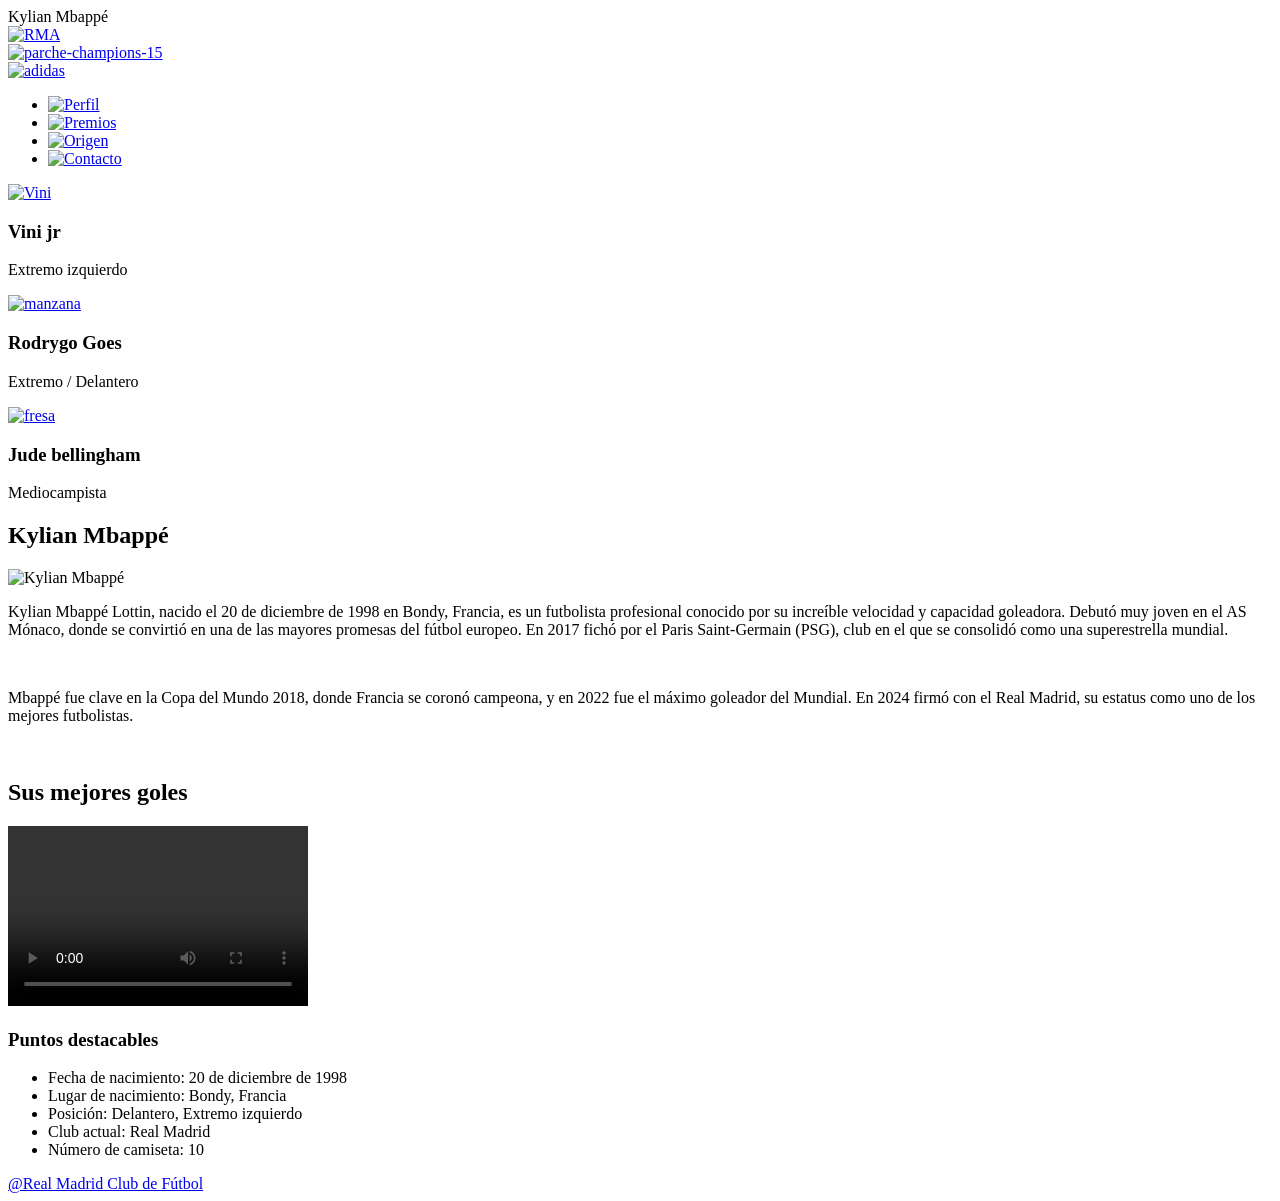
==== index.html @ 2ffc87b8 "Add files via upload" ====
<!DOCTYPE html>
<html lang="es">
<head>
    <meta charset="UTF-8">
    <meta name="viewport" content="width=device-width, initial-scale=1.0">

    <title> Kylian Mbappé</title>
    <link rel="stylesheet" href="css/fondo.css">
    
</head>
<body>
<header>
        <div id="logo">Kylian Mbappé </div>
        <div class="circulo" id="c1">
          <a href="https://www.realmadrid.com/es-ES">
         <img src="imagenes/real madrid.png" alt="RMA">
         </a> 
        </div>

        <div class="circulo" id="c2">
        <a href="https://es.uefa.com/uefachampionsleague/">

          <img src="imagenes/15.jpg" alt="parche-champions-15">
        </a>
        </div>


        <div class="circulo" id="c3">
          <a href="https://www.adidas.es/futbol">

          <img src="imagenes/Adidas.jpg" alt="adidas">
          </a>


        </div>
    </header>

  <nav>
        <ul>
            <li class="boton">
              <a href="paginas/perfil.html">
                <span class="material-symbols-outlined">
    <img src="imagenes/Perfil.png" alt="Perfil" width="30" height="30">
               </span></a> 
            </li>

            <li class="boton">
             <a href="paginas/premios.html"> 
            <span class="material-symbols-outlined">

    <img src="imagenes/Premios.png" alt="Premios" width="30" height="30">
            </span></a>  
            </li>

            <li class="boton">
              <a href="paginas/origen.html">
                <span class="material-symbols-outlined">
              <img src="imagenes/Origen.png" alt="Origen" width="30" height="30">
            </span></a> 
              
            </li>

            <li class="boton">
            <a href="paginas/contacto.html">
                <span class="material-symbols-outlined">
              <img src="imagenes/Contacto.png" alt="Contacto" width="30" height="30">
            </span></a> 
          
            </li>
          
        </ul>
    </nav>
  </nav>

  <!-- Fila de 3 bloques superiores -->
    <section id="tarjetas">
        <div class="tarjeta">
          <a href="paginas/personajes/personaje1.html">
         <img src="imagenes/vini.jpg" alt="Vini"> 
         </a>  
         <h3>Vini jr</h3>
        <p>Extremo izquierdo</p></div>
        
        <div class="tarjeta">
          <a href="paginas/personajes/personaje2.html">
        <img src="imagenes/rodrigo.jpg" alt="manzana" >
        </a>
          <h3>Rodrygo Goes</h3>
          <p>Extremo / Delantero</p> 
        </div>

        <div class="tarjeta">
          <a href="paginas/personajes/personaje3.html">
          <img src="imagenes/jude bellingham.jpg" alt="fresa">
          </a>
          <h3>Jude bellingham</h3>
         <p>Mediocampista</p>

        </div>
    </section>

    <section id="contenido">
        <aside id="izq"></aside>

        <article id="centro">
          <h2>Kylian Mbappé</h2>
          <img src="imagenes/kiki.jpg" alt="Kylian Mbappé"> <p> Kylian Mbappé Lottin, nacido el 20 de diciembre de 1998 en Bondy, Francia, es un futbolista profesional conocido por su increíble velocidad y capacidad goleadora. Debutó muy joven en el AS Mónaco, donde se convirtió en una de las mayores promesas del fútbol europeo. En 2017 fichó por el Paris Saint-Germain (PSG), club en el que se consolidó como una superestrella mundial.</p><br>
          <p>Mbappé fue clave en la Copa del Mundo 2018, donde Francia se coronó campeona, y en 2022 fue el máximo goleador del Mundial. En 2024 firmó con el Real Madrid, su estatus como uno de los mejores futbolistas.</p><br>
        <h2>Sus mejores goles</h2>
          <video src="videos/kylian mbappe.mp4" width="300" height="180" controls></video>

          <h3>Puntos destacables</h3>
<ul>
  <li>Fecha de nacimiento: 20 de diciembre de 1998</li>
  <li>Lugar de nacimiento: Bondy, Francia</li>
  <li>Posición: Delantero, Extremo izquierdo</li>
  <li>Club actual: Real Madrid</li>
  <li>Número de camiseta: 10</li>
  

</ul>


          
    
        </article>

        <aside id="der"></aside>
    </section>
    <!-- Pie de página -->
     <a href=""></a>
    <footer> <a href="https://www.realmadrid.com/es-ES">@Real Madrid Club de Fútbol </a></footer>

</body>
</html>
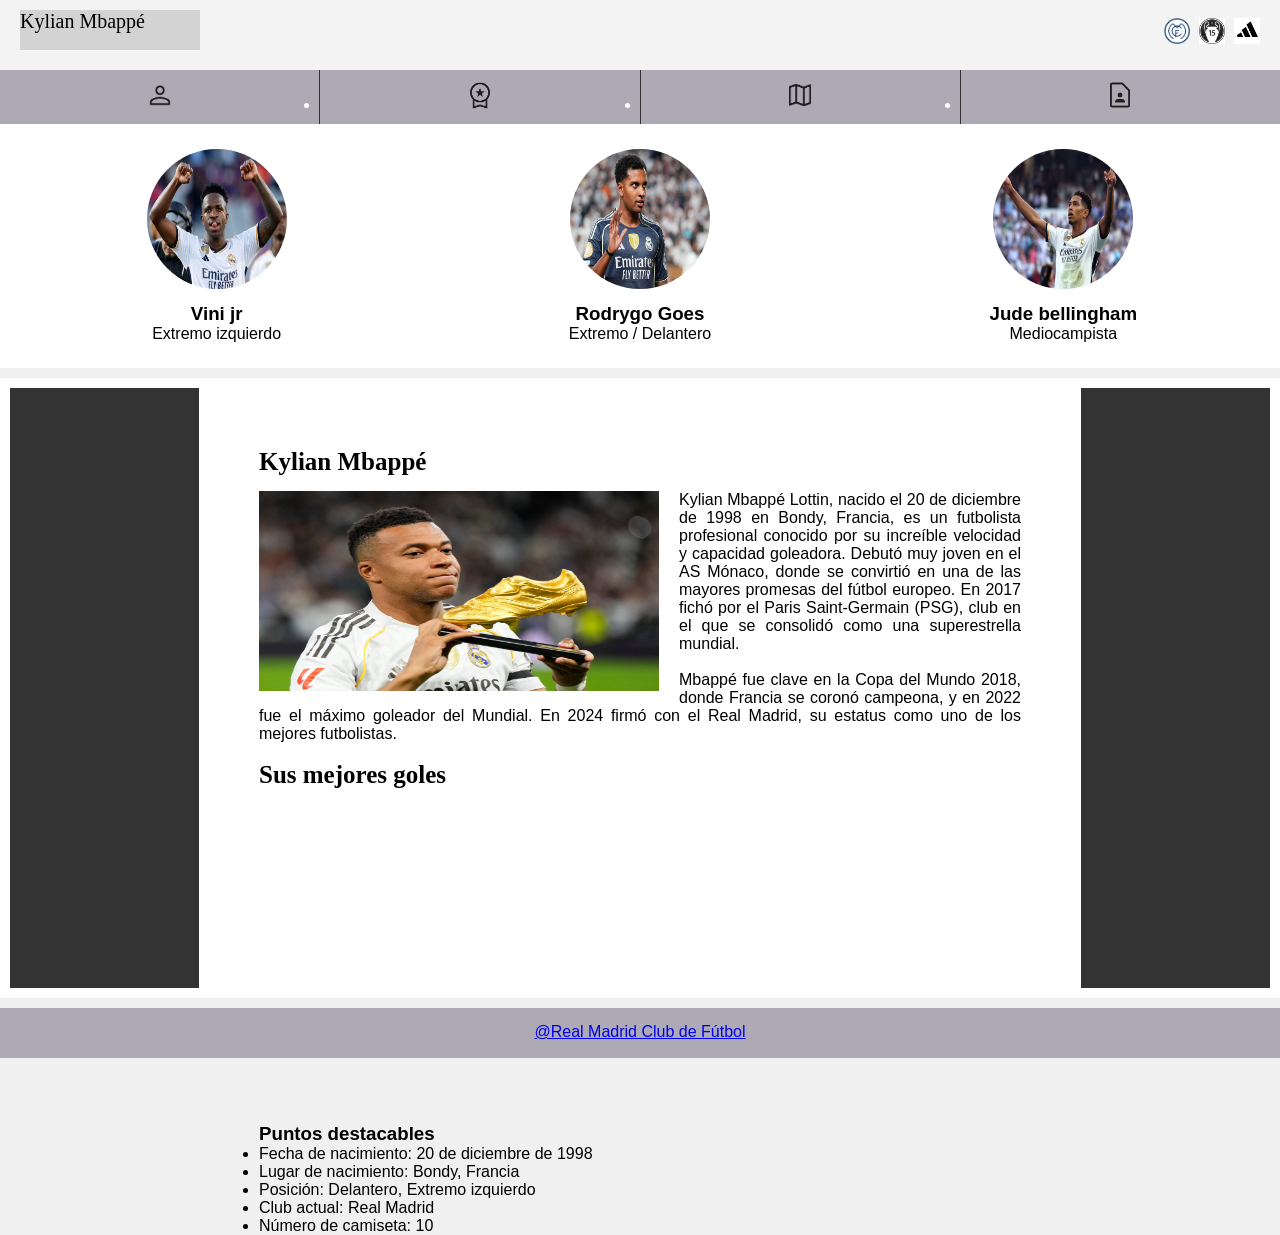
==== commit b953463c: "Fix HTML formatting and add YouTube video" ====
--- a/index.html
+++ b/index.html
@@ -107,7 +107,7 @@
           <img src="imagenes/kiki.jpg" alt="Kylian Mbappé"> <p> Kylian Mbappé Lottin, nacido el 20 de diciembre de 1998 en Bondy, Francia, es un futbolista profesional conocido por su increíble velocidad y capacidad goleadora. Debutó muy joven en el AS Mónaco, donde se convirtió en una de las mayores promesas del fútbol europeo. En 2017 fichó por el Paris Saint-Germain (PSG), club en el que se consolidó como una superestrella mundial.</p><br>
           <p>Mbappé fue clave en la Copa del Mundo 2018, donde Francia se coronó campeona, y en 2022 fue el máximo goleador del Mundial. En 2024 firmó con el Real Madrid, su estatus como uno de los mejores futbolistas.</p><br>
         <h2>Sus mejores goles</h2>
-          <video src="videos/kylian mbappe.mp4" width="300" height="180" controls></video>
+          <iframe width="560" height="315" src="https://www.youtube.com/embed/nIYnhftwp3c?si=PrHGuHk4Uf5R2uiU" title="YouTube video player" frameborder="0" allow="accelerometer; autoplay; clipboard-write; encrypted-media; gyroscope; picture-in-picture; web-share" referrerpolicy="strict-origin-when-cross-origin" allowfullscreen></iframe>
 
           <h3>Puntos destacables</h3>
 <ul>
@@ -132,4 +132,5 @@
     <footer> <a href="https://www.realmadrid.com/es-ES">@Real Madrid Club de Fútbol </a></footer>
 
 </body>
-</html>+
+</html>
--- a/css/fondo.css
+++ b/css/fondo.css
@@ -0,0 +1,218 @@
+
+
+       *{
+            margin: 0;
+            padding: 0;
+            box-sizing: border-box;
+        }
+
+        body {
+            background-color: #f0f0f0;
+            font-family: arial, sans-serif;
+        }
+
+header {
+    position: relative;
+    width: 100%;
+    height: 70px;
+    background-color: #f3f3f3;
+    padding: 10px 20px;
+}
+
+
+#logo {
+      font-size: 20px;
+    font-family: cursive;
+}
+
+
+.circulo {
+    position: absolute;
+    top: 18px;
+    width: 26px;
+    height: 26px;
+    border-radius: 50%;
+    background-color: #bfbfbf;
+}
+
+#c1 { right: 90px; }
+
+#c1 img {
+    position: absolute;
+    top: 50%;
+    left: 50%;
+    transform: translate(-50%, -50%);
+    width: 100%;
+    height: 100%;
+  
+}
+
+#c2 { right: 55px; }
+
+
+#c2 img {
+    position: absolute;
+    top: 50%;
+    left: 50%;
+    transform: translate(-50%, -50%);
+    width: 100%;
+    height: 100%;
+}
+
+#c3 { right: 20px; }
+
+#c3 img {
+    position: absolute;
+    top: 50%;
+    left: 50%;
+    transform: translate(-50%, -50%);
+    width: 100%;
+    height: 100%;
+}
+
+nav {
+    width: 100%;
+   background-color: #aaa5b1ee;
+}
+
+nav ul {
+    display: flex;
+    justify-content: space-between;
+}
+
+.boton {
+
+    flex: 1;
+    text-align: center;
+    padding: 10px 0;
+    color: white;
+    border-right: 1px solid #333;
+}
+
+.boton:last-child {
+border-right: none;
+}
+
+#tarjetas {
+display: flex;
+gap : 10px;
+padding: 10px;
+background-color: white;
+}
+
+.tarjeta {
+
+    flex: 1;
+    height: auto;
+    padding: 15px;
+    background-color: #ffffff;
+     text-align: center;
+    width: 30%;
+    
+}
+
+.tarjeta img {
+    width: 140px;
+    height: 140px;
+    border-radius: 50%;
+    margin-bottom: 10px;
+}
+
+header {
+    position: relative;
+    width: 100%;
+    height: 70px;
+    background-color: #f3f3f3;
+    padding: 10px 20px;
+}
+
+
+#logo {
+    width: 180px;
+    height: 40px;
+    background-color: #d3d3d3;
+}
+
+
+.circulo {
+    position: absolute;
+    top: 18px;
+    width: 26px;
+    height: 26px;
+    border-radius: 50%;
+    background-color: #bfbfbf;
+}
+
+
+#c1 { right: 90px; }
+#c2 { right: 55px; }
+#c3 { right: 20px; }
+
+#contenido {
+    display: flex;
+    margin-top: 10px;
+    padding: 10px;
+    background-color: white;
+}
+
+#izq, #der {
+    width: 15%;
+    height: 600px;
+    background-color: #333;
+}
+
+#centro {
+    flex: 1;
+    height: 300px;
+    background-color: #ffffff;
+    margin: 60px;
+     text-align: justify;
+    
+}
+#centro h2 {
+    font-family: cursive;
+    font-size: 30px;
+    margin-bottom: 15px;
+}
+
+#centro img {
+    float: left;
+    width: 400px;
+    height: 200px;
+    margin-right: 20px;
+}
+#centro h2 {
+    font-family: cursive;
+    font-size: 25px;
+    margin-bottom: 15px;
+    clear: left;
+}
+
+#centro video {
+    float: left;
+    width: 400px;
+    height: 200px;
+    margin-right: 20px;
+}
+
+
+footer {
+    background-color: #aaa5b1ee;
+    color: white;
+    margin-top: 10px;
+    height: 50px;
+     text-align: center;
+     padding: 15px;
+}
+
+
+
+.material-symbols-outlined {
+  font-variation-settings:
+  'FILL' 0,
+  'wght' 400,
+  'GRAD' 0,
+  'opsz' 48
+}
+
+     
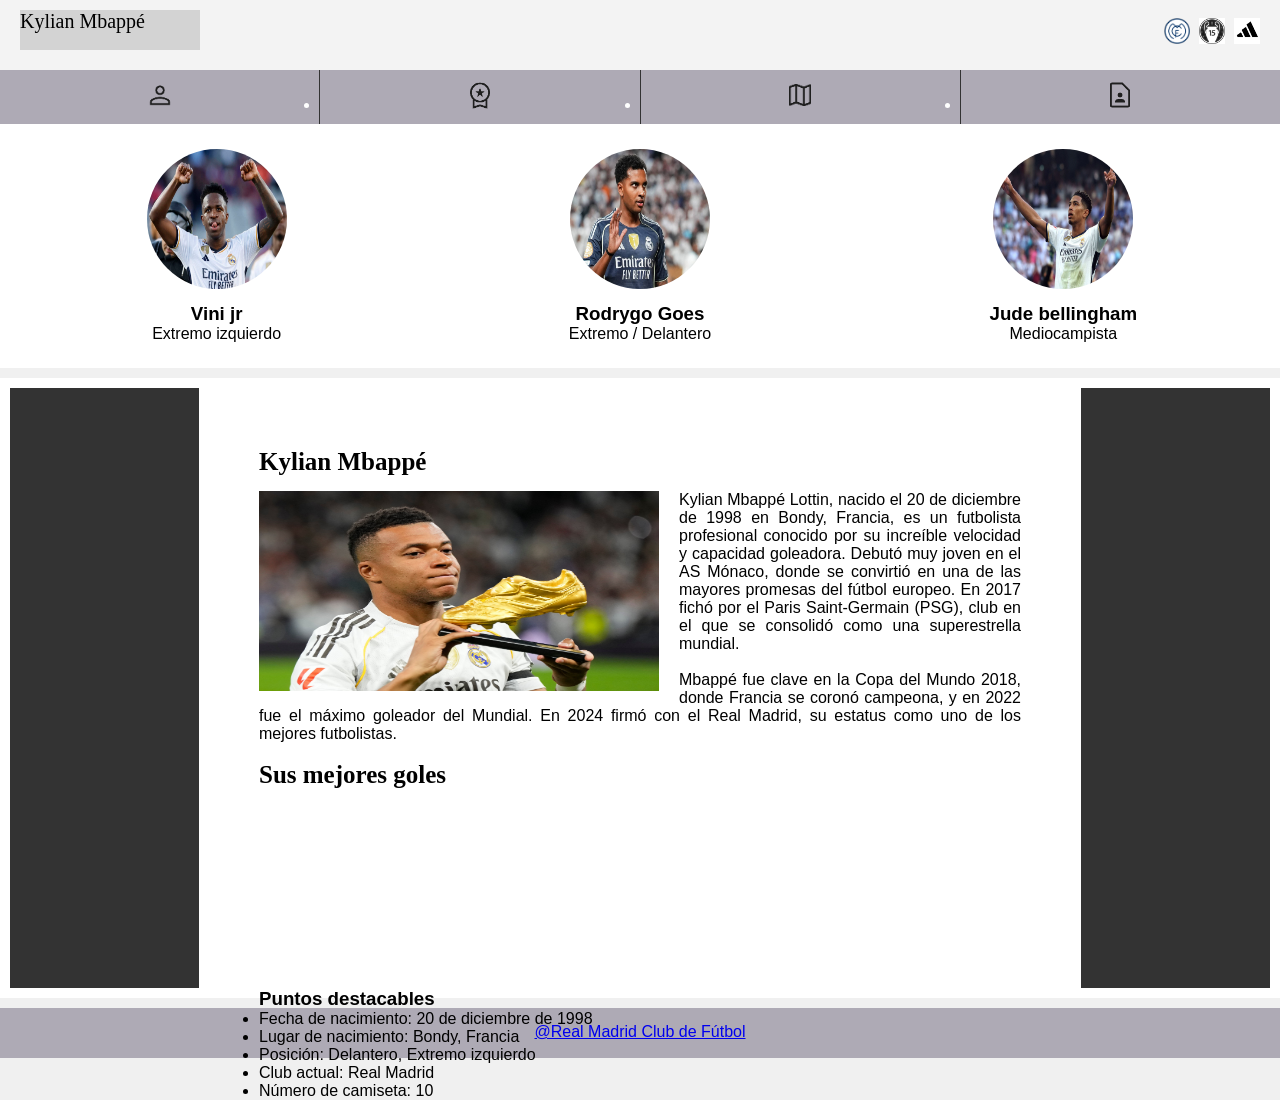
==== commit 281d7d66: "Fix HTML structure and formatting issues" ====
--- a/index.html
+++ b/index.html
@@ -107,8 +107,7 @@
           <img src="imagenes/kiki.jpg" alt="Kylian Mbappé"> <p> Kylian Mbappé Lottin, nacido el 20 de diciembre de 1998 en Bondy, Francia, es un futbolista profesional conocido por su increíble velocidad y capacidad goleadora. Debutó muy joven en el AS Mónaco, donde se convirtió en una de las mayores promesas del fútbol europeo. En 2017 fichó por el Paris Saint-Germain (PSG), club en el que se consolidó como una superestrella mundial.</p><br>
           <p>Mbappé fue clave en la Copa del Mundo 2018, donde Francia se coronó campeona, y en 2022 fue el máximo goleador del Mundial. En 2024 firmó con el Real Madrid, su estatus como uno de los mejores futbolistas.</p><br>
         <h2>Sus mejores goles</h2>
-          <iframe width="560" height="315" src="https://www.youtube.com/embed/nIYnhftwp3c?si=PrHGuHk4Uf5R2uiU" title="YouTube video player" frameborder="0" allow="accelerometer; autoplay; clipboard-write; encrypted-media; gyroscope; picture-in-picture; web-share" referrerpolicy="strict-origin-when-cross-origin" allowfullscreen></iframe>
-
+<iframe width="300" height="180" src="https://www.youtube.com/embed/2MhvVfQU0UE?si=ju46TJtOlA-ksoGC" title="YouTube video player" frameborder="0" allow="accelerometer; autoplay; clipboard-write; encrypted-media; gyroscope; picture-in-picture; web-share" referrerpolicy="strict-origin-when-cross-origin" allowfullscreen></iframe>
           <h3>Puntos destacables</h3>
 <ul>
   <li>Fecha de nacimiento: 20 de diciembre de 1998</li>
@@ -134,3 +133,5 @@
 </body>
 
 </html>
+
+
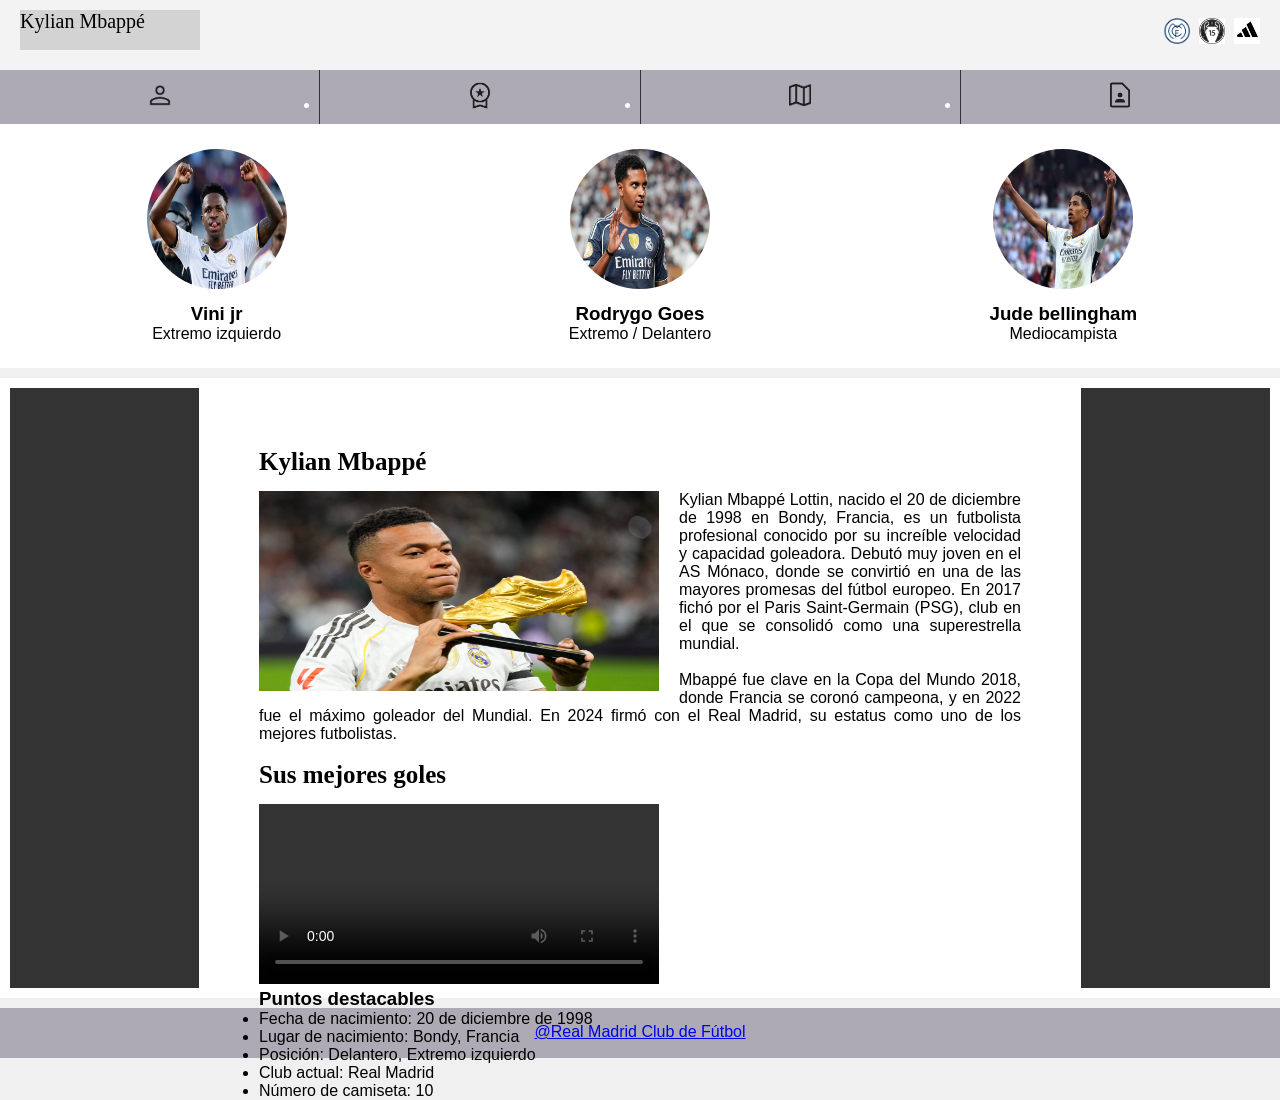
==== commit 413d1c73: "Fix HTML structure and update video source" ====
--- a/index.html
+++ b/index.html
@@ -70,7 +70,6 @@
           
         </ul>
     </nav>
-  </nav>
 
   <!-- Fila de 3 bloques superiores -->
     <section id="tarjetas">
@@ -107,7 +106,8 @@
           <img src="imagenes/kiki.jpg" alt="Kylian Mbappé"> <p> Kylian Mbappé Lottin, nacido el 20 de diciembre de 1998 en Bondy, Francia, es un futbolista profesional conocido por su increíble velocidad y capacidad goleadora. Debutó muy joven en el AS Mónaco, donde se convirtió en una de las mayores promesas del fútbol europeo. En 2017 fichó por el Paris Saint-Germain (PSG), club en el que se consolidó como una superestrella mundial.</p><br>
           <p>Mbappé fue clave en la Copa del Mundo 2018, donde Francia se coronó campeona, y en 2022 fue el máximo goleador del Mundial. En 2024 firmó con el Real Madrid, su estatus como uno de los mejores futbolistas.</p><br>
         <h2>Sus mejores goles</h2>
-<iframe width="300" height="180" src="https://www.youtube.com/embed/2MhvVfQU0UE?si=ju46TJtOlA-ksoGC" title="YouTube video player" frameborder="0" allow="accelerometer; autoplay; clipboard-write; encrypted-media; gyroscope; picture-in-picture; web-share" referrerpolicy="strict-origin-when-cross-origin" allowfullscreen></iframe>
+          <video src="videos/kylian mbappe.mp4" width="400" height="180" controls></video>
+
           <h3>Puntos destacables</h3>
 <ul>
   <li>Fecha de nacimiento: 20 de diciembre de 1998</li>
@@ -127,11 +127,7 @@
         <aside id="der"></aside>
     </section>
     <!-- Pie de página -->
-     <a href=""></a>
-    <footer> <a href="https://www.realmadrid.com/es-ES">@Real Madrid Club de Fútbol </a></footer>
+    <footer><a href="https://www.realmadrid.com/es-ES">@Real Madrid Club de Fútbol</a></footer>
 
 </body>
-
 </html>
-
-
--- a/css/fondo.css
+++ b/css/fondo.css
@@ -188,7 +188,7 @@
     clear: left;
 }
 
-#centro video {
+#centro iframe {
     float: left;
     width: 400px;
     height: 200px;
@@ -215,4 +215,5 @@
   'opsz' 48
 }
 
-     +
+     
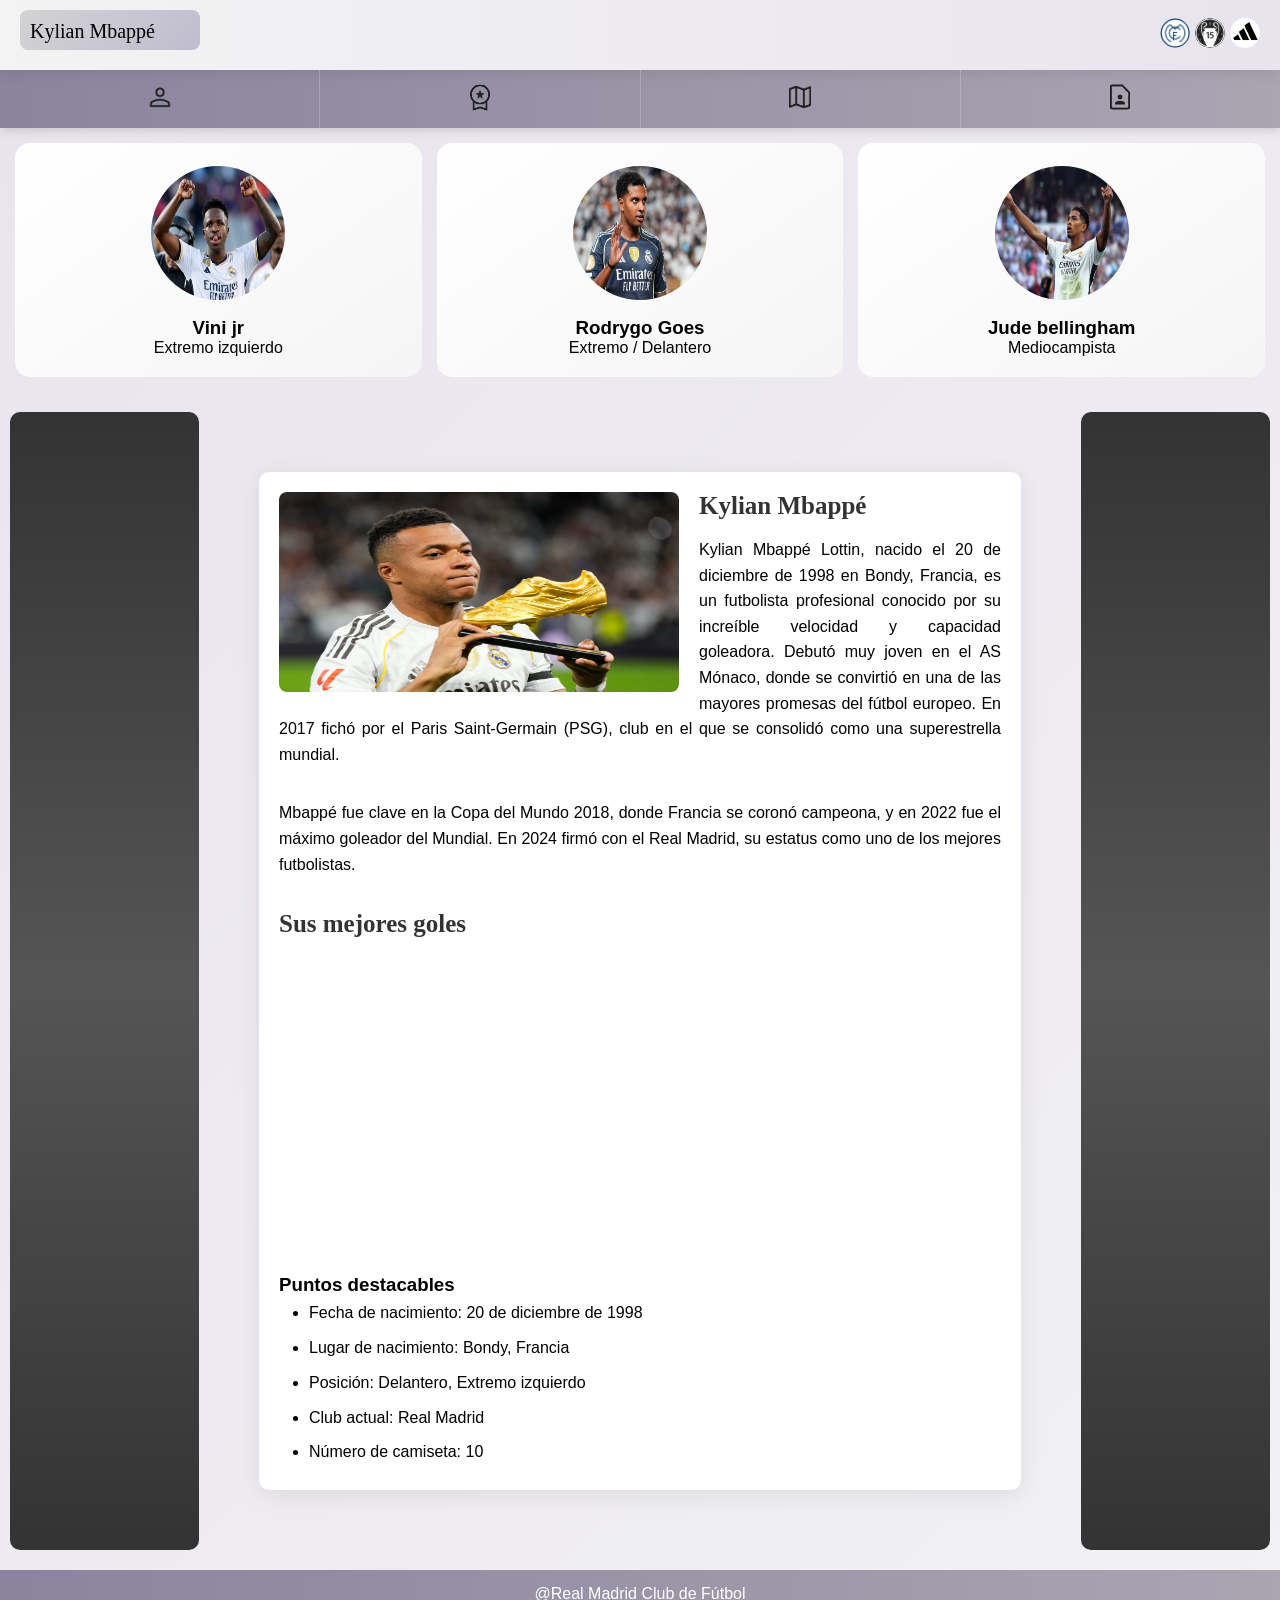
==== commit afe1a6ad: "Fix HTML encoding issues in index.html" ====
--- a/index.html
+++ b/index.html
@@ -106,7 +106,7 @@
           <img src="imagenes/kiki.jpg" alt="Kylian Mbappé"> <p> Kylian Mbappé Lottin, nacido el 20 de diciembre de 1998 en Bondy, Francia, es un futbolista profesional conocido por su increíble velocidad y capacidad goleadora. Debutó muy joven en el AS Mónaco, donde se convirtió en una de las mayores promesas del fútbol europeo. En 2017 fichó por el Paris Saint-Germain (PSG), club en el que se consolidó como una superestrella mundial.</p><br>
           <p>Mbappé fue clave en la Copa del Mundo 2018, donde Francia se coronó campeona, y en 2022 fue el máximo goleador del Mundial. En 2024 firmó con el Real Madrid, su estatus como uno de los mejores futbolistas.</p><br>
         <h2>Sus mejores goles</h2>
-          <video src="videos/kylian mbappe.mp4" width="400" height="180" controls></video>
+          <iframe width="560" height="315" src="https://www.youtube.com/embed/6VC5VHn5EQM?si=pbBSWud-ODWyvjEx" title="YouTube video player" frameborder="0" allow="accelerometer; autoplay; clipboard-write; encrypted-media; gyroscope; picture-in-picture; web-share" referrerpolicy="strict-origin-when-cross-origin" allowfullscreen></iframe>
 
           <h3>Puntos destacables</h3>
 <ul>
--- a/css/fondo.css
+++ b/css/fondo.css
@@ -1,114 +1,186 @@
 
 
-       *{
-            margin: 0;
-            padding: 0;
-            box-sizing: border-box;
-        }
-
-        body {
-            background-color: #f0f0f0;
-            font-family: arial, sans-serif;
-        }
+@keyframes latido {
+    0%, 100% { transform: scale(1); }
+    50% { transform: scale(1.03); }
+}
+
+@keyframes brillo {
+    0% { background-position: -200% center; }
+    100% { background-position: 200% center; }
+}
+
+@keyframes aparecer {
+    from { opacity: 0; transform: translateY(30px); }
+    to { opacity: 1; transform: translateY(0); }
+}
+
+@keyframes moverFondo {
+    0% { background-position: 0% 50%; }
+    50% { background-position: 100% 50%; }
+    100% { background-position: 0% 50%; }
+}
+
+*{
+    margin: 0;
+    padding: 0;
+    box-sizing: border-box;
+}
+
+body {
+    background: linear-gradient(-45deg, #f0f0f0, #e0dce6, #f5f5f5, #e8e4ee);
+    background-size: 400% 400%;
+    animation: moverFondo 15s ease infinite;
+    font-family: arial, sans-serif;
+    min-height: 100vh;
+}
 
 header {
     position: relative;
     width: 100%;
     height: 70px;
-    background-color: #f3f3f3;
+    background: linear-gradient(90deg, #f3f3f3, #e8e4ee);
     padding: 10px 20px;
-}
-
+    box-shadow: 0 2px 15px rgba(0,0,0,0.1);
+    animation: aparecer 0.6s ease-out;
+}
 
 #logo {
-      font-size: 20px;
+    font-size: 20px;
     font-family: cursive;
-}
-
+    width: 180px;
+    height: 40px;
+    background: linear-gradient(135deg, #d3d3d3, #c0bcd0);
+    padding: 10px;
+    border-radius: 8px;
+    animation: latido 3s ease-in-out infinite;
+    transition: all 0.3s;
+    cursor: default;
+}
+
+#logo:hover {
+    background: linear-gradient(135deg, #c0bcd0, #a09ab8);
+    box-shadow: 0 0 20px rgba(160, 154, 184, 0.5);
+}
 
 .circulo {
     position: absolute;
     top: 18px;
-    width: 26px;
-    height: 26px;
+    width: 30px;
+    height: 30px;
     border-radius: 50%;
-    background-color: #bfbfbf;
+    overflow: hidden;
+    transition: all 0.3s;
+}
+
+.circulo:hover {
+    transform: scale(1.3) rotate(360deg);
+    box-shadow: 0 0 15px rgba(0,0,0,0.3);
 }
 
 #c1 { right: 90px; }
-
-#c1 img {
+#c2 { right: 55px; }
+#c3 { right: 20px; }
+
+#c1 img, #c2 img, #c3 img {
     position: absolute;
     top: 50%;
     left: 50%;
     transform: translate(-50%, -50%);
     width: 100%;
     height: 100%;
-  
-}
-
-#c2 { right: 55px; }
-
-
-#c2 img {
-    position: absolute;
-    top: 50%;
-    left: 50%;
-    transform: translate(-50%, -50%);
-    width: 100%;
-    height: 100%;
-}
-
-#c3 { right: 20px; }
-
-#c3 img {
-    position: absolute;
-    top: 50%;
-    left: 50%;
-    transform: translate(-50%, -50%);
-    width: 100%;
-    height: 100%;
+    transition: transform 0.3s;
 }
 
 nav {
     width: 100%;
-   background-color: #aaa5b1ee;
+    background: linear-gradient(90deg, #8a849e, #aaa5b1, #8a849e);
+    background-size: 200% 100%;
+    animation: brillo 4s linear infinite;
+    box-shadow: 0 2px 10px rgba(0,0,0,0.15);
+    animation: aparecer 0.8s ease-out;
 }
 
 nav ul {
     display: flex;
     justify-content: space-between;
+    list-style: none;
 }
 
 .boton {
-
     flex: 1;
     text-align: center;
-    padding: 10px 0;
+    padding: 12px 0;
     color: white;
-    border-right: 1px solid #333;
+    border-right: 1px solid rgba(255,255,255,0.2);
+    transition: all 0.3s;
+    position: relative;
+    overflow: hidden;
+}
+
+.boton::after {
+    content: '';
+    position: absolute;
+    bottom: 0;
+    left: -100%;
+    width: 100%;
+    height: 3px;
+    background: white;
+    transition: left 0.4s;
+}
+
+.boton:hover::after {
+    left: 0;
+}
+
+.boton:hover {
+    background: rgba(255,255,255,0.15);
+    transform: translateY(-2px);
 }
 
 .boton:last-child {
-border-right: none;
+    border-right: none;
 }
 
 #tarjetas {
-display: flex;
-gap : 10px;
-padding: 10px;
-background-color: white;
+    display: flex;
+    gap: 15px;
+    padding: 15px;
+    background-color: transparent;
+    animation: aparecer 1s ease-out;
 }
 
 .tarjeta {
-
     flex: 1;
-    height: auto;
-    padding: 15px;
-    background-color: #ffffff;
-     text-align: center;
-    width: 30%;
-    
+    padding: 20px 15px;
+    background: linear-gradient(145deg, #ffffff, #f5f5f5);
+    text-align: center;
+    border-radius: 15px;
+    transition: all 0.4s cubic-bezier(0.175, 0.885, 0.32, 1.275);
+    cursor: pointer;
+    position: relative;
+    overflow: hidden;
+}
+
+.tarjeta::before {
+    content: '';
+    position: absolute;
+    top: 0;
+    left: 0;
+    width: 100%;
+    height: 100%;
+    background: linear-gradient(135deg, transparent 50%, rgba(170, 165, 177, 0.1));
+    opacity: 0;
+    transition: opacity 0.4s;
+}
+
+.tarjeta:hover {
+    transform: translateY(-12px) scale(1.02);
+    box-shadow: 0 20px 40px rgba(0,0,0,0.15);
+}
+
+.tarjeta:hover::before {
+    opacity: 1;
 }
 
 .tarjeta img {
@@ -116,63 +188,82 @@
     height: 140px;
     border-radius: 50%;
     margin-bottom: 10px;
-}
-
-header {
-    position: relative;
-    width: 100%;
-    height: 70px;
-    background-color: #f3f3f3;
-    padding: 10px 20px;
-}
-
-
-#logo {
-    width: 180px;
-    height: 40px;
-    background-color: #d3d3d3;
-}
-
-
-.circulo {
-    position: absolute;
-    top: 18px;
-    width: 26px;
-    height: 26px;
-    border-radius: 50%;
-    background-color: #bfbfbf;
-}
-
-
-#c1 { right: 90px; }
-#c2 { right: 55px; }
-#c3 { right: 20px; }
+    transition: all 0.5s;
+    border: 3px solid transparent;
+}
+
+.tarjeta:hover img {
+    transform: scale(1.1);
+    border-color: #aaa5b1;
+    box-shadow: 0 0 25px rgba(170, 165, 177, 0.4);
+}
+
+.tarjeta h3 {
+    transition: color 0.3s;
+}
+
+.tarjeta:hover h3 {
+    color: #6a5f8a;
+}
 
 #contenido {
     display: flex;
     margin-top: 10px;
     padding: 10px;
-    background-color: white;
+    background-color: transparent;
+    animation: aparecer 1.2s ease-out;
 }
 
 #izq, #der {
     width: 15%;
-    height: 600px;
-    background-color: #333;
+    min-height: 600px;
+    background: linear-gradient(180deg, #333, #555, #333);
+    border-radius: 10px;
+    transition: all 0.5s;
+}
+
+#izq:hover, #der:hover {
+    background: linear-gradient(180deg, #444, #666, #444);
 }
 
 #centro {
     flex: 1;
-    height: 300px;
+    height: auto;
     background-color: #ffffff;
     margin: 60px;
-     text-align: justify;
-    
-}
+    text-align: justify;
+    border-radius: 10px;
+    padding: 20px;
+    box-shadow: 0 5px 25px rgba(0,0,0,0.08);
+    transition: box-shadow 0.4s;
+    animation: aparecer 1.4s ease-out;
+}
+
+#centro:hover {
+    box-shadow: 0 8px 35px rgba(0,0,0,0.12);
+}
+
 #centro h2 {
     font-family: cursive;
-    font-size: 30px;
+    font-size: 25px;
     margin-bottom: 15px;
+    clear: left;
+    color: #333;
+    position: relative;
+    display: inline-block;
+}
+
+#centro h2::after {
+    content: '';
+    display: block;
+    width: 0;
+    height: 2px;
+    background: #aaa5b1;
+    transition: width 0.4s;
+}
+
+#centro h2:hover::after {
+    width: 100%;
 }
 
 #centro img {
@@ -180,40 +271,81 @@
     width: 400px;
     height: 200px;
     margin-right: 20px;
-}
-#centro h2 {
-    font-family: cursive;
-    font-size: 25px;
-    margin-bottom: 15px;
-    clear: left;
-}
-
-#centro iframe {
+    border-radius: 8px;
+    transition: all 0.5s;
+}
+
+#centro img:hover {
+    transform: scale(1.02);
+    box-shadow: 0 10px 30px rgba(0,0,0,0.2);
+}
+
+#centro video {
     float: left;
     width: 400px;
     height: 200px;
     margin-right: 20px;
-}
-
+    border-radius: 8px;
+    transition: all 0.5s;
+}
+
+#centro video:hover {
+    transform: scale(1.02);
+    box-shadow: 0 10px 30px rgba(0,0,0,0.2);
+}
+
+#centro p {
+    font-family: Arial, sans-serif;
+    font-size: 16px;
+    line-height: 1.6;
+    margin-bottom: 15px;
+    transition: color 0.3s;
+}
+
+#centro ul {
+    margin-left: 30px;
+    line-height: 1.8;
+}
+
+#centro li {
+    transition: all 0.3s;
+    padding: 3px 0;
+}
+
+#centro li:hover {
+    color: #6a5f8a;
+    transform: translateX(5px);
+}
 
 footer {
-    background-color: #aaa5b1ee;
+    background: linear-gradient(90deg, #8a849e, #aaa5b1, #8a849e);
+    background-size: 200% 100%;
+    animation: brillo 5s linear infinite;
     color: white;
     margin-top: 10px;
     height: 50px;
-     text-align: center;
-     padding: 15px;
-}
-
-
+    text-align: center;
+    padding: 15px;
+    transition: all 0.3s;
+}
+
+footer a {
+    color: white;
+    text-decoration: none;
+    transition: all 0.3s;
+}
+
+footer a:hover {
+    text-decoration: underline;
+    letter-spacing: 1px;
+}
 
 .material-symbols-outlined {
-  font-variation-settings:
-  'FILL' 0,
-  'wght' 400,
-  'GRAD' 0,
-  'opsz' 48
-}
-
+    font-variation-settings:
+    'FILL' 0,
+    'wght' 400,
+    'GRAD' 0,
+    'opsz' 48
+}
 
      
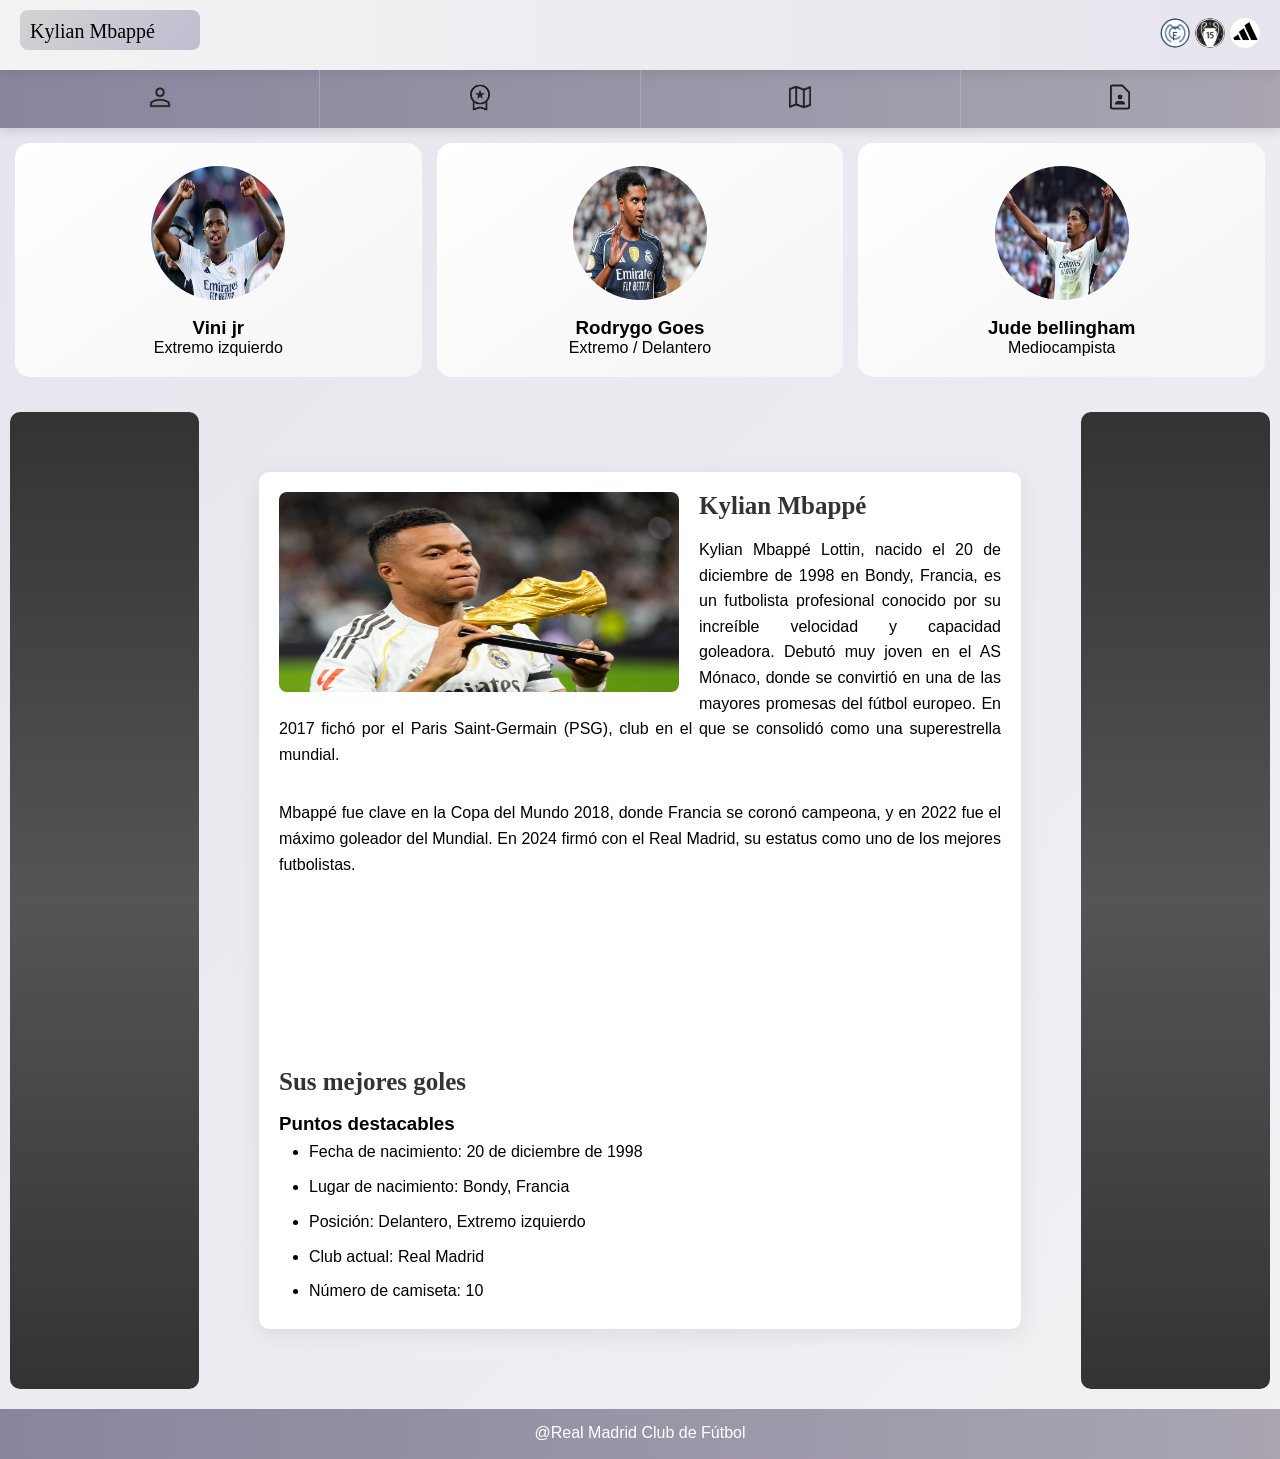
==== commit 740b9798: "Fix HTML formatting and structure" ====
--- a/index.html
+++ b/index.html
@@ -106,7 +106,7 @@
           <img src="imagenes/kiki.jpg" alt="Kylian Mbappé"> <p> Kylian Mbappé Lottin, nacido el 20 de diciembre de 1998 en Bondy, Francia, es un futbolista profesional conocido por su increíble velocidad y capacidad goleadora. Debutó muy joven en el AS Mónaco, donde se convirtió en una de las mayores promesas del fútbol europeo. En 2017 fichó por el Paris Saint-Germain (PSG), club en el que se consolidó como una superestrella mundial.</p><br>
           <p>Mbappé fue clave en la Copa del Mundo 2018, donde Francia se coronó campeona, y en 2022 fue el máximo goleador del Mundial. En 2024 firmó con el Real Madrid, su estatus como uno de los mejores futbolistas.</p><br>
         <h2>Sus mejores goles</h2>
-          <iframe width="560" height="315" src="https://www.youtube.com/embed/6VC5VHn5EQM?si=pbBSWud-ODWyvjEx" title="YouTube video player" frameborder="0" allow="accelerometer; autoplay; clipboard-write; encrypted-media; gyroscope; picture-in-picture; web-share" referrerpolicy="strict-origin-when-cross-origin" allowfullscreen></iframe>
+          <iframe width="400" height="180" src="https://www.youtube.com/embed/6VC5VHn5EQM?si=pbBSWud-ODWyvjEx" title="YouTube video player" frameborder="0" allow="accelerometer; autoplay; clipboard-write; encrypted-media; gyroscope; picture-in-picture; web-share" referrerpolicy="strict-origin-when-cross-origin" allowfullscreen></iframe>
 
           <h3>Puntos destacables</h3>
 <ul>
